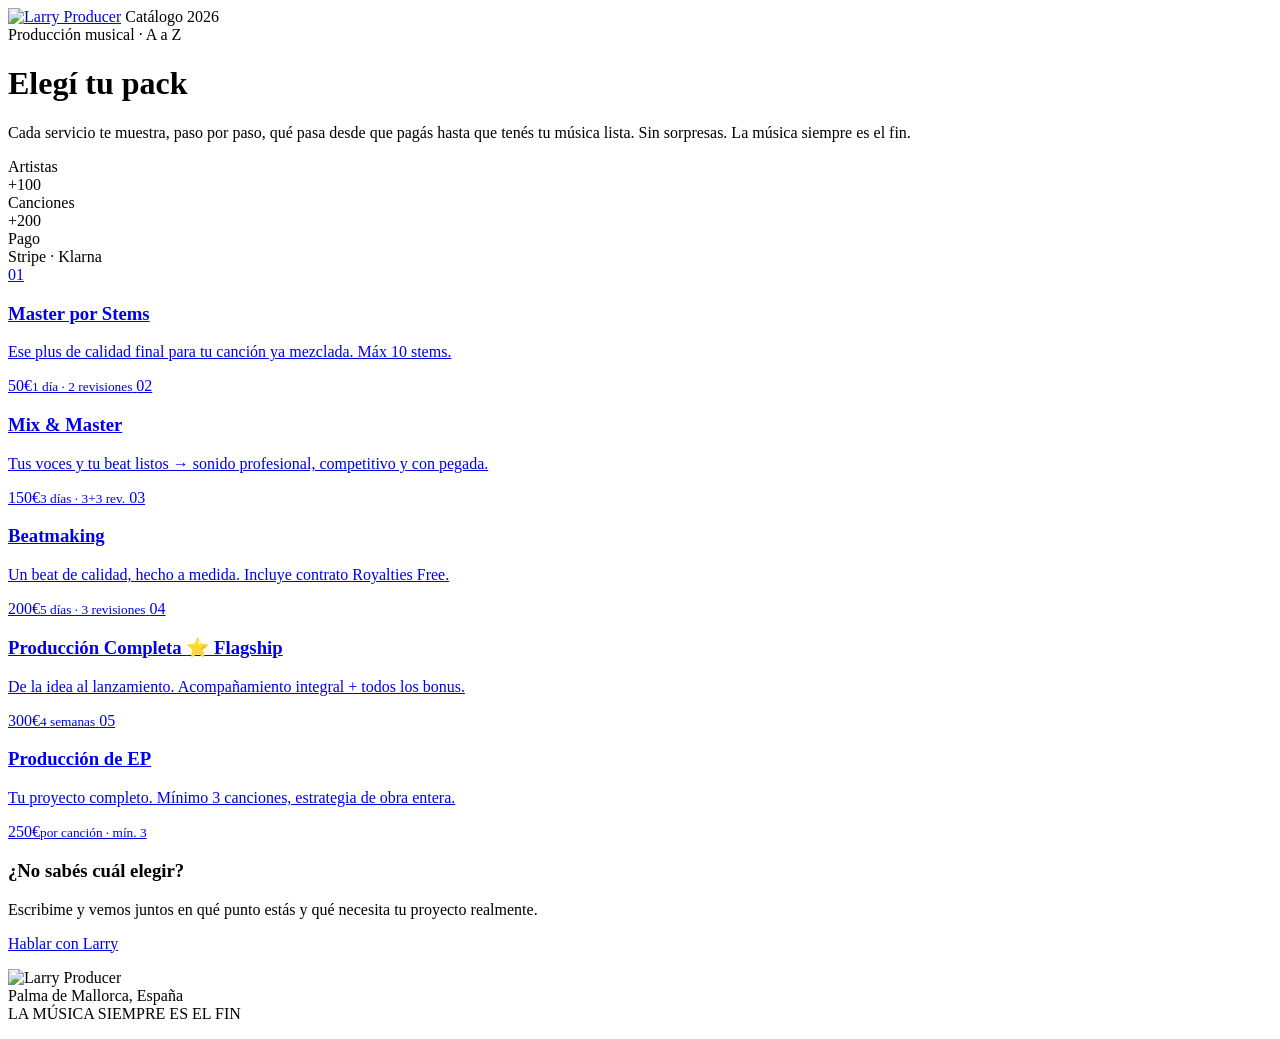
==== index.html @ 724bfbd2 "Add files via upload" ====
<!DOCTYPE html>
<html lang="es">
<head>
<meta charset="UTF-8">
<meta name="viewport" content="width=device-width, initial-scale=1.0">
<title>Larry Producer — Packs y Servicios</title>
<link rel="preconnect" href="https://fonts.googleapis.com">
<link rel="preconnect" href="https://fonts.gstatic.com" crossorigin>
<link href="https://fonts.googleapis.com/css2?family=Anton&family=Inter:wght@400;600;700;800&display=swap" rel="stylesheet">
<link rel="stylesheet" href="assets/packs.css">
</head>
<body>

<div class="topbar">
  <a class="brand" href="index.html"><img class="brand-logo" src="assets/logo.png" alt="Larry Producer"></a>
  <span class="back">Catálogo 2026</span>
</div>

<div class="wrap">

  <header class="hero">
    <span class="eyebrow">Producción musical · A&nbsp;a&nbsp;Z</span>
    <h1>Elegí tu <span class="accent">pack</span></h1>
    <p class="sub">Cada servicio te muestra, paso por paso, qué pasa desde que pagás hasta que tenés tu música lista. Sin sorpresas. La música siempre es el fin.</p>
  </header>

  <div class="chips">
    <div class="chip"><div class="k">Artistas</div><div class="v">+100</div></div>
    <div class="chip"><div class="k">Canciones</div><div class="v">+200</div></div>
    <div class="chip"><div class="k">Pago</div><div class="v">Stripe · Klarna</div></div>
  </div>

  <nav class="catalog">

    <a class="svc" href="master-por-stems.html">
      <span class="num">01</span>
      <span class="info">
        <h3>Master por Stems</h3>
        <p>Ese plus de calidad final para tu canción ya mezclada. Máx 10 stems.</p>
      </span>
      <span class="price">50€<small>1 día · 2 revisiones</small></span>
    </a>

    <a class="svc" href="mix-and-master.html">
      <span class="num">02</span>
      <span class="info">
        <h3>Mix &amp; Master</h3>
        <p>Tus voces y tu beat listos → sonido profesional, competitivo y con pegada.</p>
      </span>
      <span class="price">150€<small>3 días · 3+3 rev.</small></span>
    </a>

    <a class="svc" href="beatmaking.html">
      <span class="num">03</span>
      <span class="info">
        <h3>Beatmaking</h3>
        <p>Un beat de calidad, hecho a medida. Incluye contrato Royalties Free.</p>
      </span>
      <span class="price">200€<small>5 días · 3 revisiones</small></span>
    </a>

    <a class="svc flag" href="produccion-completa.html">
      <span class="num">04</span>
      <span class="info">
        <h3>Producción Completa <span class="mini-tag">⭐ Flagship</span></h3>
        <p>De la idea al lanzamiento. Acompañamiento integral + todos los bonus.</p>
      </span>
      <span class="price">300€<small>4 semanas</small></span>
    </a>

    <a class="svc" href="produccion-ep.html">
      <span class="num">05</span>
      <span class="info">
        <h3>Producción de EP</h3>
        <p>Tu proyecto completo. Mínimo 3 canciones, estrategia de obra entera.</p>
      </span>
      <span class="price">250€<small>por canción · mín. 3</small></span>
    </a>

  </nav>

  <div class="cta">
    <h3>¿No sabés cuál elegir?</h3>
    <p>Escribime y vemos juntos en qué punto estás y qué necesita tu proyecto realmente.</p>
    <a class="btn" href="https://wa.me/34628034355?text=Hola%20Larry!%20%F0%9F%8E%A7%20Quiero%20info%20sobre%20tus%20servicios%20de%20producci%C3%B3n%20musical." target="_blank" rel="noopener">Hablar con Larry</a>
  </div>

  <p class="foot">
    <img class="foot-logo" src="assets/logo.png" alt="Larry Producer"><br>
    Palma de Mallorca, España<br>
    <span class="mantra">LA MÚSICA SIEMPRE ES EL FIN</span>
  </p>

</div>
</body>
</html>
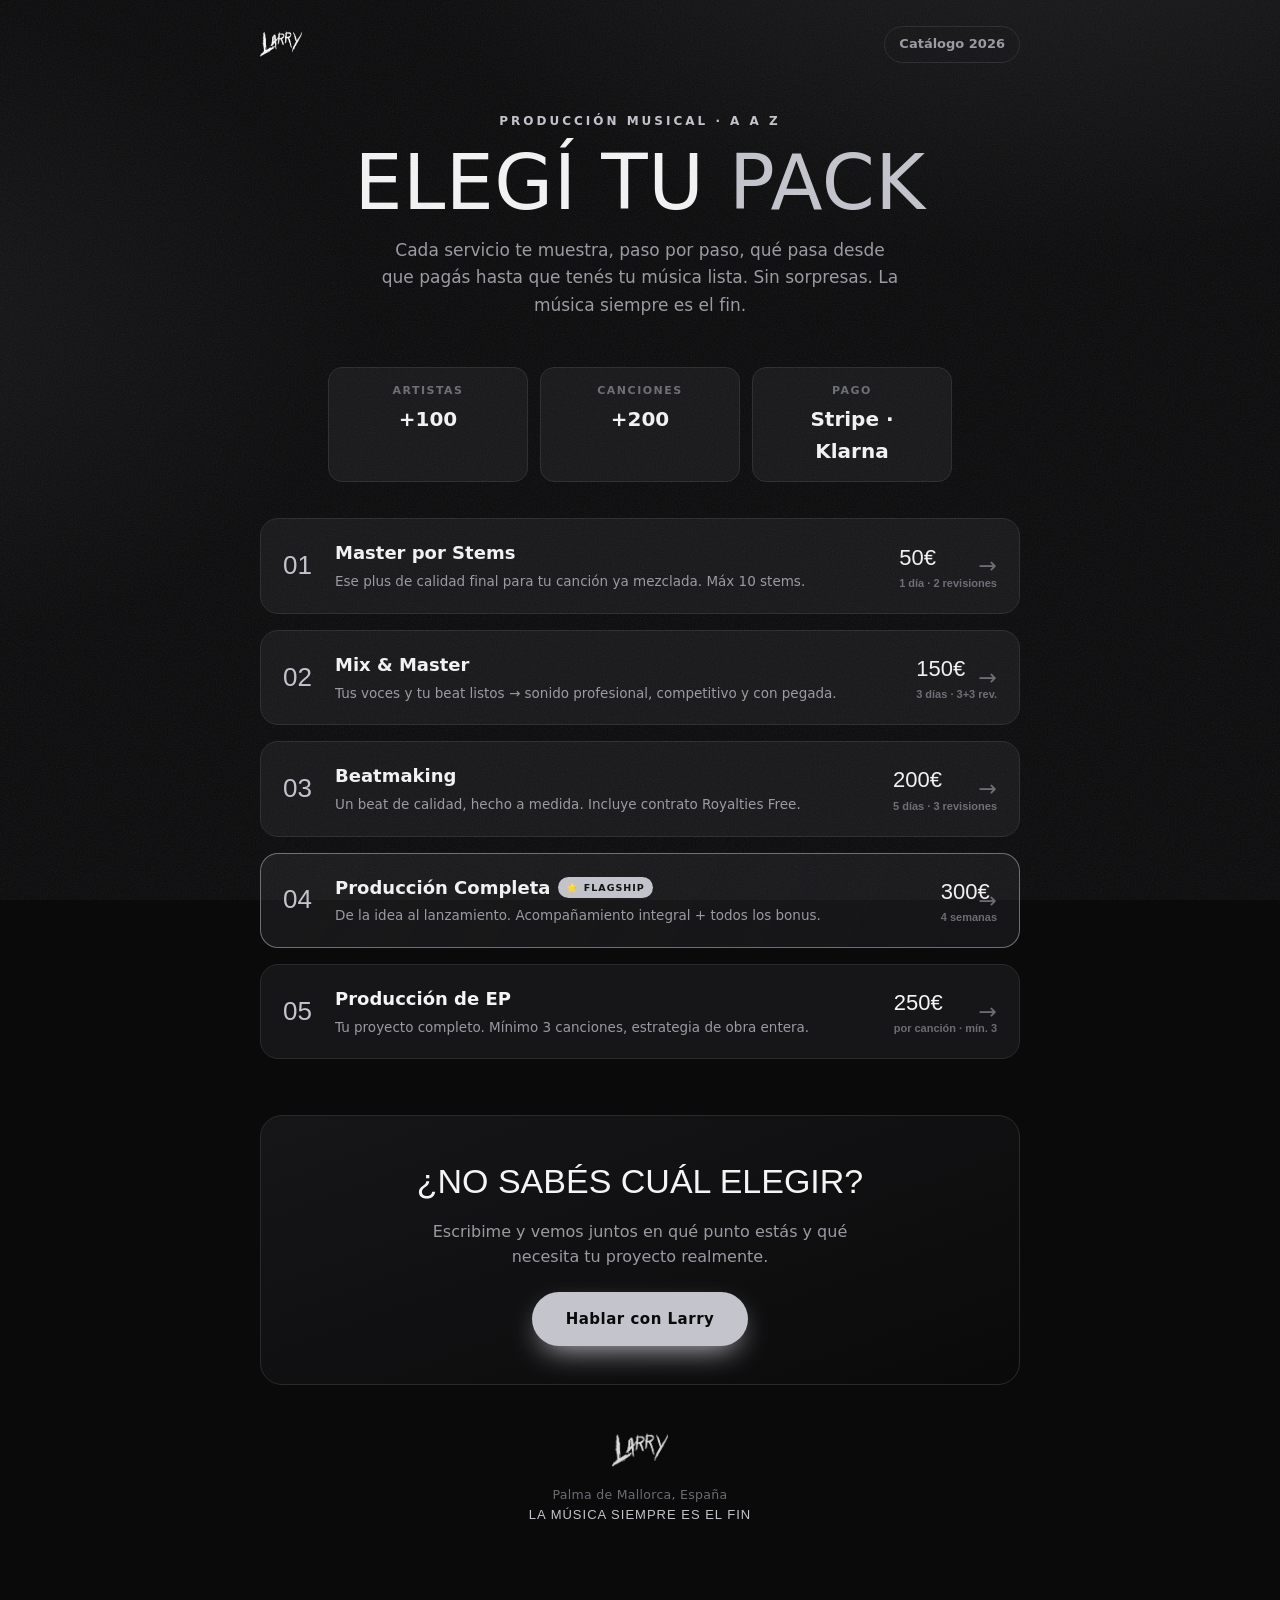
==== commit ed0f482c: "Add files via upload" ====
--- a/index.html
+++ b/index.html
@@ -7,12 +7,12 @@
 <link rel="preconnect" href="https://fonts.googleapis.com">
 <link rel="preconnect" href="https://fonts.gstatic.com" crossorigin>
 <link href="https://fonts.googleapis.com/css2?family=Anton&family=Inter:wght@400;600;700;800&display=swap" rel="stylesheet">
-<link rel="stylesheet" href="assets/packs.css">
+<link rel="stylesheet" href="packs.css">
 </head>
 <body>
 
 <div class="topbar">
-  <a class="brand" href="index.html"><img class="brand-logo" src="assets/logo.png" alt="Larry Producer"></a>
+  <a class="brand" href="index.html"><img class="brand-logo" src="logo.png" alt="Larry Producer"></a>
   <span class="back">Catálogo 2026</span>
 </div>
 
@@ -86,7 +86,7 @@
   </div>
 
   <p class="foot">
-    <img class="foot-logo" src="assets/logo.png" alt="Larry Producer"><br>
+    <img class="foot-logo" src="logo.png" alt="Larry Producer"><br>
     Palma de Mallorca, España<br>
     <span class="mantra">LA MÚSICA SIEMPRE ES EL FIN</span>
   </p>
--- a/packs.css
+++ b/packs.css
@@ -0,0 +1,256 @@
+/* ============================================================
+   LARRY PRODUCER — Hoja de estilos de Packs
+   Marca: negro + gris claro · Estilo "raíz" (flujo descendente)
+   ============================================================ */
+
+:root{
+  --red:#c4c4cd;
+  --red-soft:#e6e6ec;
+  --red-dark:#8e8e98;
+  --bg:#0a0a0b;
+  --bg-2:#0f0f11;
+  --surface:#161618;
+  --surface-2:#1d1d20;
+  --line:#2a2a2e;
+  --text:#f4f4f5;
+  --muted:#9a9aa2;
+  --muted-2:#6c6c74;
+  --radius:16px;
+  --shadow:0 18px 50px -20px rgba(0,0,0,.8);
+  --glow:0 0 0 4px rgba(196,196,205,.12);
+  --maxw:760px;
+}
+
+*{box-sizing:border-box;margin:0;padding:0}
+
+html{scroll-behavior:smooth}
+
+body{
+  font-family:'Inter',system-ui,-apple-system,Segoe UI,Roboto,Helvetica,Arial,sans-serif;
+  background:
+    radial-gradient(1100px 700px at 80% -10%, rgba(196,196,205,.10), transparent 60%),
+    radial-gradient(900px 600px at -10% 20%, rgba(196,196,205,.06), transparent 55%),
+    var(--bg);
+  color:var(--text);
+  line-height:1.6;
+  -webkit-font-smoothing:antialiased;
+  padding:0 20px 90px;
+  position:relative;
+}
+
+/* ---------- Grano / textura ---------- */
+body::after{
+  content:"";
+  position:fixed;
+  inset:0;
+  z-index:9999;
+  pointer-events:none;
+  opacity:.09;
+  background-image:url("data:image/svg+xml,%3Csvg xmlns='http://www.w3.org/2000/svg' width='220' height='220'%3E%3Cfilter id='n'%3E%3CfeTurbulence type='fractalNoise' baseFrequency='0.82' numOctaves='2' stitchTiles='stitch'/%3E%3C/filter%3E%3Crect width='100%25' height='100%25' filter='url(%23n)'/%3E%3C/svg%3E");
+  background-size:220px 220px;
+}
+
+.wrap{max-width:var(--maxw);margin:0 auto;position:relative;z-index:1}
+
+/* ---------- Top bar ---------- */
+.topbar{
+  max-width:var(--maxw);margin:0 auto;
+  display:flex;align-items:center;justify-content:space-between;
+  padding:26px 0 10px;
+}
+.brand{
+  display:flex;align-items:center;gap:10px;
+  font-weight:800;letter-spacing:.5px;font-size:14px;text-transform:uppercase;
+  color:var(--text);text-decoration:none;
+}
+.brand .dot{width:11px;height:11px;border-radius:50%;background:var(--red);box-shadow:0 0 12px var(--red)}
+.brand-logo{height:26px;width:auto;display:block}
+.foot-logo{height:34px;width:auto;opacity:.85;margin-bottom:12px}
+.back{
+  color:var(--muted);text-decoration:none;font-size:13px;font-weight:600;
+  border:1px solid var(--line);padding:7px 14px;border-radius:999px;transition:.2s;
+}
+.back:hover{color:var(--text);border-color:var(--red);background:rgba(196,196,205,.08)}
+
+/* ---------- Hero ---------- */
+.hero{padding:34px 0 18px;text-align:center}
+.eyebrow{
+  display:inline-block;font-size:12px;font-weight:700;letter-spacing:3px;text-transform:uppercase;
+  color:var(--red);margin-bottom:16px;
+}
+.hero h1{
+  font-family:'Anton',Impact,system-ui,sans-serif;font-weight:400;
+  font-size:clamp(40px,9vw,76px);line-height:.95;letter-spacing:.5px;text-transform:uppercase;
+}
+.hero h1 .accent{color:var(--red)}
+.hero .sub{color:var(--muted);font-size:17px;max-width:520px;margin:18px auto 0}
+.flagship-tag{
+  display:inline-flex;align-items:center;gap:7px;margin-bottom:14px;
+  background:rgba(196,196,205,.12);border:1px solid rgba(196,196,205,.4);
+  color:var(--red-soft);font-size:12px;font-weight:700;letter-spacing:1.5px;text-transform:uppercase;
+  padding:6px 14px;border-radius:999px;
+}
+
+/* ---------- Stat chips ---------- */
+.chips{
+  display:flex;flex-wrap:wrap;gap:12px;justify-content:center;margin:30px 0 8px;
+}
+.chip{
+  background:var(--surface);border:1px solid var(--line);border-radius:14px;
+  padding:14px 18px;min-width:140px;text-align:center;flex:1 1 140px;max-width:200px;
+}
+.chip .k{font-size:11px;letter-spacing:1.5px;text-transform:uppercase;color:var(--muted-2);font-weight:700}
+.chip .v{font-size:20px;font-weight:800;margin-top:4px}
+.chip .v.price{color:var(--red);font-size:26px}
+
+/* ---------- Section label ---------- */
+.section-head{text-align:center;margin:64px 0 8px}
+.section-head .eyebrow{margin-bottom:8px}
+.section-head h2{
+  font-family:'Anton',Impact,sans-serif;font-weight:400;text-transform:uppercase;
+  font-size:clamp(26px,5vw,38px);letter-spacing:.5px;
+}
+.section-head p{color:var(--muted);font-size:15px;margin-top:8px}
+
+/* ---------- ROOT / espina ---------- */
+.root{position:relative;margin:40px 0 0;padding-left:46px}
+.root::before{
+  content:"";position:absolute;left:17px;top:8px;bottom:8px;width:3px;
+  background:linear-gradient(180deg,var(--red),rgba(196,196,205,.25) 70%,transparent);
+  border-radius:3px;
+}
+.step{position:relative;margin-bottom:18px}
+.node{
+  position:absolute;left:-46px;top:0;width:36px;height:36px;border-radius:50%;
+  background:var(--bg);border:3px solid var(--red);
+  display:flex;align-items:center;justify-content:center;
+  font-family:'Anton',sans-serif;font-size:15px;color:var(--red-soft);
+  box-shadow:0 0 0 5px rgba(196,196,205,.08);z-index:2;
+}
+.node.check{background:var(--red);color:var(--bg);border-color:var(--red)}
+.node.small{width:26px;height:26px;left:-41px;border-width:2px;font-size:12px}
+
+.card{
+  background:var(--surface);border:1px solid var(--line);border-radius:var(--radius);
+  padding:18px 20px;box-shadow:var(--shadow);transition:.2s;
+}
+.card:hover{border-color:rgba(196,196,205,.5);transform:translateX(3px)}
+.card h3{font-size:17px;font-weight:800;display:flex;align-items:center;gap:9px;flex-wrap:wrap}
+.card h3 .tag{
+  font-size:10px;font-weight:700;letter-spacing:1px;text-transform:uppercase;
+  background:rgba(196,196,205,.14);color:var(--red-soft);padding:3px 9px;border-radius:999px;border:1px solid rgba(196,196,205,.3);
+}
+.card p{color:var(--muted);font-size:14.5px;margin-top:6px}
+.card ul{list-style:none;margin-top:10px;display:flex;flex-direction:column;gap:7px}
+.card ul li{position:relative;padding-left:20px;font-size:14px;color:var(--text)}
+.card ul li::before{content:"";position:absolute;left:2px;top:9px;width:7px;height:7px;border-radius:50%;background:var(--red)}
+.card ul li span{color:var(--muted)}
+
+/* ---------- Fase divider ---------- */
+.phase{
+  position:relative;margin:30px 0 18px;padding-left:0;
+}
+.phase .label{
+  display:inline-flex;align-items:center;gap:9px;
+  font-family:'Anton',sans-serif;text-transform:uppercase;letter-spacing:1px;
+  font-size:15px;color:var(--text);
+  background:var(--bg);padding:4px 14px 4px 4px;position:relative;z-index:2;
+}
+.phase .label .n{
+  width:30px;height:30px;border-radius:9px;background:var(--red);color:var(--bg);
+  display:flex;align-items:center;justify-content:center;font-size:13px;
+}
+
+/* ---------- Deliverables box ---------- */
+.delivery{
+  margin-top:14px;background:linear-gradient(160deg,rgba(196,196,205,.10),rgba(196,196,205,.02));
+  border:1px solid rgba(196,196,205,.35);border-radius:var(--radius);padding:20px;
+}
+.delivery h4{font-size:13px;letter-spacing:1.5px;text-transform:uppercase;color:var(--red-soft);margin-bottom:14px}
+.files{display:flex;flex-wrap:wrap;gap:10px}
+.file{
+  display:inline-flex;align-items:center;gap:8px;background:var(--surface);
+  border:1px solid var(--line);border-radius:10px;padding:9px 14px;font-size:13.5px;font-weight:600;
+}
+.file .ext{font-family:'Anton',sans-serif;color:var(--red);font-size:12px;letter-spacing:.5px}
+
+/* ---------- Bonus pills ---------- */
+.bonus-grid{display:flex;flex-direction:column;gap:10px;margin-top:8px}
+.bonus{
+  display:flex;align-items:flex-start;gap:12px;background:var(--surface-2);
+  border:1px solid var(--line);border-left:3px solid var(--red);border-radius:12px;padding:14px 16px;
+}
+.bonus .ic{font-size:20px;line-height:1.2}
+.bonus b{display:block;font-size:14.5px}
+.bonus small{color:var(--muted);font-size:13px}
+
+/* ---------- Note / callout ---------- */
+.note{
+  display:flex;gap:11px;background:var(--surface);border:1px dashed var(--line);
+  border-radius:12px;padding:13px 16px;color:var(--muted);font-size:13.5px;margin-top:14px;
+}
+.note .ic{color:var(--red);font-weight:800}
+
+/* ---------- For who ---------- */
+.forwho{
+  margin-top:14px;background:var(--surface);border:1px solid var(--line);border-radius:var(--radius);
+  padding:18px 20px;text-align:center;
+}
+.forwho .k{font-size:11px;letter-spacing:2px;text-transform:uppercase;color:var(--muted-2);font-weight:700}
+.forwho p{margin-top:6px;font-size:15.5px;color:var(--text)}
+
+/* ---------- CTA ---------- */
+.cta{
+  text-align:center;margin-top:56px;padding:38px 24px;
+  background:linear-gradient(160deg,var(--surface),var(--bg));
+  border:1px solid var(--line);border-radius:22px;
+}
+.cta h3{font-family:'Anton',sans-serif;font-weight:400;text-transform:uppercase;font-size:clamp(24px,5vw,34px)}
+.cta p{color:var(--muted);margin:10px auto 22px;max-width:420px}
+.btn{
+  display:inline-block;background:var(--red);color:var(--bg);text-decoration:none;font-weight:800;
+  padding:15px 34px;border-radius:999px;letter-spacing:.5px;font-size:15px;
+  box-shadow:0 12px 30px -10px var(--red);transition:.2s;
+}
+.btn:hover{background:var(--red-soft);transform:translateY(-2px)}
+.btn.ghost{background:transparent;border:1px solid var(--line);color:var(--text);box-shadow:none;margin-left:10px}
+.btn.ghost:hover{border-color:var(--red);color:var(--red-soft);transform:translateY(-2px)}
+
+.pay-note{margin-top:16px;font-size:12.5px;color:var(--muted-2)}
+.pay-note b{color:var(--muted)}
+
+/* ---------- Footer ---------- */
+.foot{text-align:center;color:var(--muted-2);font-size:12.5px;margin-top:48px;letter-spacing:.3px}
+.foot .mantra{color:var(--red);font-family:'Anton',sans-serif;letter-spacing:1px;font-size:13px;margin-top:8px}
+
+/* ---------- Reveal anim ---------- */
+.step,.delivery,.bonus,.chip{animation:rise .5s ease both}
+@keyframes rise{from{opacity:0;transform:translateY(14px)}to{opacity:1;transform:none}}
+
+/* ============================================================
+   INDEX (catálogo)
+   ============================================================ */
+.catalog{display:flex;flex-direction:column;gap:16px;margin-top:36px}
+.svc{
+  display:flex;align-items:center;gap:18px;text-decoration:none;color:inherit;
+  background:var(--surface);border:1px solid var(--line);border-radius:18px;padding:20px 22px;
+  transition:.2s;position:relative;overflow:hidden;
+}
+.svc::after{content:"→";position:absolute;right:22px;color:var(--muted-2);font-size:22px;transition:.2s}
+.svc:hover{border-color:var(--red);transform:translateX(4px)}
+.svc:hover::after{color:var(--red);transform:translateX(4px)}
+.svc.flag{border-color:rgba(196,196,205,.5);background:linear-gradient(120deg,rgba(196,196,205,.08),var(--surface))}
+.svc .num{font-family:'Anton',sans-serif;font-size:26px;color:var(--red);min-width:34px}
+.svc .info{flex:1}
+.svc .info h3{font-size:18px;font-weight:800;display:flex;align-items:center;gap:8px;flex-wrap:wrap}
+.svc .info p{color:var(--muted);font-size:13.5px;margin-top:3px;padding-right:30px}
+.svc .price{font-family:'Anton',sans-serif;color:var(--text);font-size:22px;white-space:nowrap}
+.svc .price small{display:block;font-family:'Inter',sans-serif;font-size:11px;color:var(--muted-2);font-weight:600}
+.mini-tag{font-size:9.5px;font-weight:700;letter-spacing:1px;text-transform:uppercase;background:var(--red);color:var(--bg);padding:3px 8px;border-radius:999px}
+
+@media(max-width:560px){
+  .svc{gap:12px;padding:16px}
+  .svc .num{font-size:20px;min-width:24px}
+  .svc::after{display:none}
+  .chip{min-width:calc(50% - 6px)}
+}
